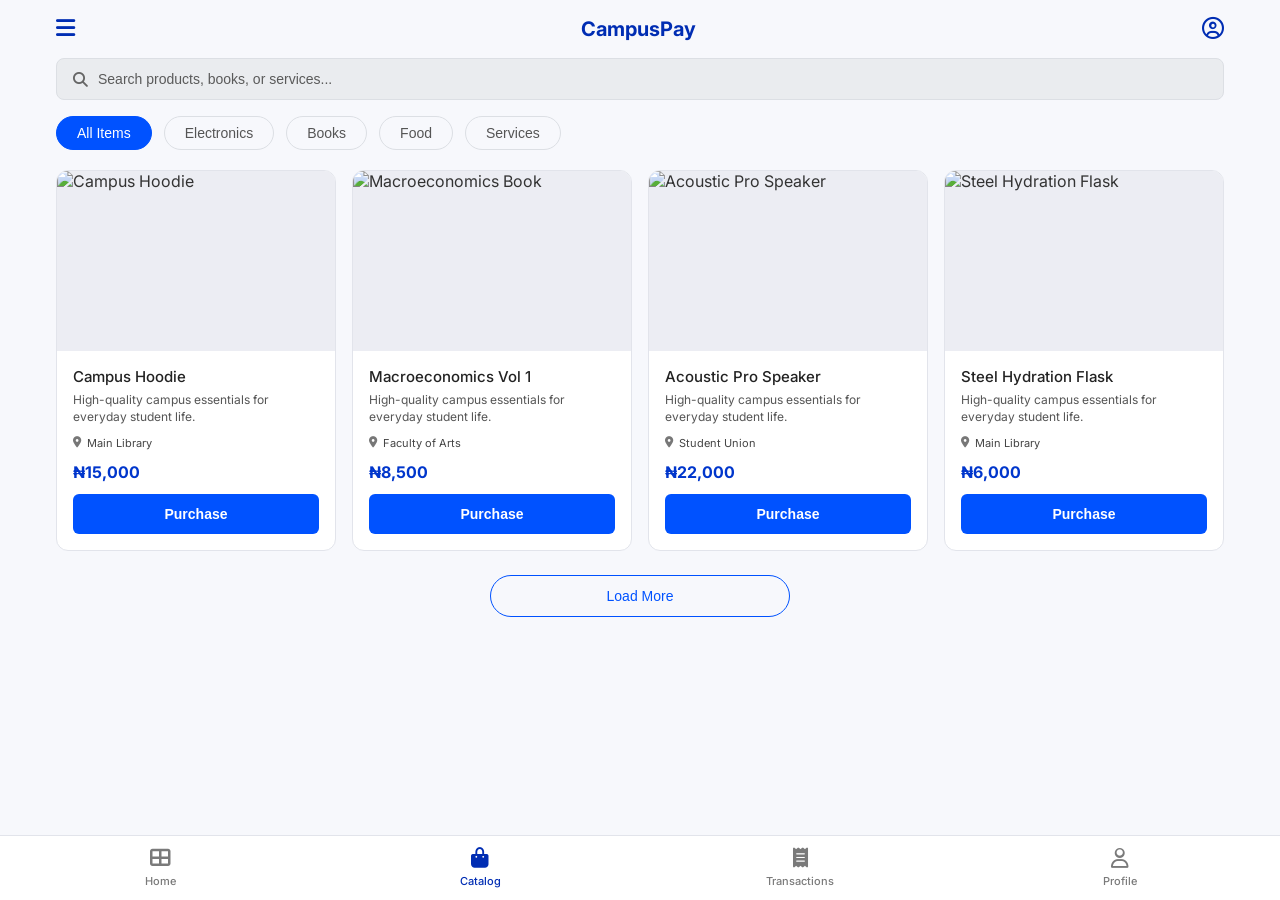
==== Frontend/catalogue.html @ a2fe8968 "firebase authentication" ====
<!DOCTYPE html>
<html lang="en">
<head>
    <meta charset="UTF-8">
    <meta name="viewport" content="width=device-width, initial-scale=1.0">
    <title>CampusPay - Catalog</title>
    <link href="https://fonts.googleapis.com/css2?family=Inter:wght@400;500;600;700&display=swap" rel="stylesheet">
    <link rel="stylesheet" href="https://cdnjs.cloudflare.com/ajax/libs/font-awesome/6.4.0/css/all.min.css">
    <link rel="stylesheet" href="styles/catalogue.css">
</head>
<body>

    <header class="app-header">
        <button class="icon-btn"><i class="fa-solid fa-bars"></i></button>
        <h1 class="logo">CampusPay</h1>
        <button class="icon-btn"><i class="fa-regular fa-circle-user"></i></button>
    </header>

    <div class="search-container">
        <div class="search-box">
            <i class="fa-solid fa-magnifying-glass"></i>
            <input type="text" placeholder="Search products, books, or services...">
        </div>
    </div>

    <nav class="category-filters">
        <button class="category-pill active">All Items</button>
        <button class="category-pill">Electronics</button>
        <button class="category-pill">Books</button>
        <button class="category-pill">Food</button>
        <button class="category-pill">Services</button>
    </nav>

    <main class="product-grid">
        
        <article class="product-card">
            <div class="card-image-container">
                <img src="https://images.unsplash.com/photo-1556821840-3a63f95609a7?auto=format&fit=crop&w=600&q=80" alt="Campus Hoodie">
            </div>
            <div class="card-content">
                <h2 class="product-title">Campus Hoodie</h2>
                <p class="product-desc">High-quality campus essentials for everyday student life.</p>
                <div class="product-location">
                    <i class="fa-solid fa-location-dot"></i> Main Library
                </div>
                <div class="product-price">₦15,000</div>
                <button class="btn-purchase">Purchase</button>
            </div>
        </article>

        <article class="product-card">
            <div class="card-image-container">
                <img src="https://images.unsplash.com/photo-1589829085413-56de8ae18c73?auto=format&fit=crop&w=600&q=80" alt="Macroeconomics Book">
            </div>
            <div class="card-content">
                <h2 class="product-title">Macroeconomics Vol 1</h2>
                <p class="product-desc">High-quality campus essentials for everyday student life.</p>
                <div class="product-location">
                    <i class="fa-solid fa-location-dot"></i> Faculty of Arts
                </div>
                <div class="product-price">₦8,500</div>
                <button class="btn-purchase">Purchase</button>
            </div>
        </article>

        <article class="product-card">
            <div class="card-image-container">
                <img src="https://images.unsplash.com/photo-1608043152269-423dbba4e7e1?auto=format&fit=crop&w=600&q=80" alt="Acoustic Pro Speaker">
            </div>
            <div class="card-content">
                <h2 class="product-title">Acoustic Pro Speaker</h2>
                <p class="product-desc">High-quality campus essentials for everyday student life.</p>
                <div class="product-location">
                    <i class="fa-solid fa-location-dot"></i> Student Union
                </div>
                <div class="product-price">₦22,000</div>
                <button class="btn-purchase">Purchase</button>
            </div>
        </article>

        <article class="product-card">
            <div class="card-image-container">
                <img src="https://images.unsplash.com/photo-1602143407151-7111542de6e8?auto=format&fit=crop&w=600&q=80" alt="Steel Hydration Flask">
            </div>
            <div class="card-content">
                <h2 class="product-title">Steel Hydration Flask</h2>
                <p class="product-desc">High-quality campus essentials for everyday student life.</p>
                <div class="product-location">
                    <i class="fa-solid fa-location-dot"></i> Main Library
                </div>
                <div class="product-price">₦6,000</div>
                <button class="btn-purchase">Purchase</button>
            </div>
        </article>

    </main>

    <div class="load-more-container">
        <button class="btn-load-more">Load More</button>
    </div>

    <nav class="bottom-nav">
        <a href="#" class="nav-item">
            <i class="fa-solid fa-table-cells-large"></i>
            <span>Home</span>
        </a>
        <a href="#" class="nav-item active">
            <i class="fa-solid fa-bag-shopping"></i>
            <span>Catalog</span>
        </a>
        <a href="#" class="nav-item">
            <i class="fa-solid fa-receipt"></i>
            <span>Transactions</span>
        </a>
        <a href="#" class="nav-item">
            <i class="fa-regular fa-user"></i>
            <span>Profile</span>
        </a>
    </nav>

</body>
</html>
---- Frontend/styles/catalogue.css ----
/* CSS Reset & Base Styles */
* {
    box-sizing: border-box;
    margin: 0;
    padding: 0;
}

body {
    font-family: 'Inter', sans-serif;
    background-color: #f7f8fc; /* Slight purple/blue tint matching design */
    color: #333;
    padding-bottom: 90px; /* Space for fixed bottom nav */
}

/*  Header */
.app-header {
    display: flex;
    justify-content: space-between;
    align-items: center;
    padding: 16px;
    background-color: #f7f8fc;
    max-width: 1200px;
    margin: 0 auto;
}

.app-header .logo {
    font-size: 20px;
    color: #002db3; /* Deep CampusPay blue */
    font-weight: 700;
}

.app-header .icon-btn {
    background: none;
    border: none;
    font-size: 22px;
    color: #002db3;
    cursor: pointer;
}

/* Search Bar */
.search-container {
    padding: 0 16px 16px;
    max-width: 1200px;
    margin: 0 auto;
}

.search-box {
    display: flex;
    align-items: center;
    background: #eaecef;
    border: 1px solid #dcdfe4;
    border-radius: 8px;
    padding: 12px 16px;
}

.search-box i {
    color: #666;
    margin-right: 10px;
    font-size: 15px;
}

.search-box input {
    border: none;
    outline: none;
    width: 100%;
    font-size: 14px;
    color: #333;
    background: transparent;
}

.search-box input::placeholder {
    color: #5a5a5a;
}

/* Category Filters (Scrollable) */
.category-filters {
    display: flex;
    gap: 12px;
    padding: 0 16px 20px;
    overflow-x: auto;
    white-space: nowrap;
    scrollbar-width: none; /* Hide scrollbar Firefox */
    max-width: 1200px;
    margin: 0 auto;
}

.category-filters::-webkit-scrollbar {
    display: none; /* Hide scrollbar Chrome/Safari */
}

.category-pill {
    padding: 8px 20px;
    border-radius: 20px;
    font-size: 14px;
    font-weight: 500;
    cursor: pointer;
    border: 1px solid #dcdfe4;
    background-color: transparent;
    color: #555;
    transition: all 0.2s ease;
}

.category-pill.active {
    background-color: #0052ff; /* Primary Blue */
    color: #fff;
    border-color: #0052ff;
}

/*  Product Grid */
.product-grid {
    display: grid;
    grid-template-columns: 1fr; /* 1 column on mobile */
    gap: 16px;
    padding: 0 16px 24px;
    max-width: 1200px;
    margin: 0 auto;
}

.product-card {
    background: #fff;
    border-radius: 12px;
    border: 1px solid #e2e4eb;
    overflow: hidden;
    display: flex;
    flex-direction: column;
}

.card-image-container {
    height: 180px;
    width: 100%;
    background-color: #ecedf3; /* Light background for images */
    display: flex;
    align-items: center;
    justify-content: center;
}

.card-image-container img {
    width: 100%;
    height: 100%;
    object-fit: cover; /* Cover ensures standard photo sizing */
}

.card-content {
    padding: 16px;
    display: flex;
    flex-direction: column;
    flex-grow: 1;
}

.product-title {
    font-size: 15px;
    font-weight: 500;
    color: #222;
    margin-bottom: 6px;
}

.product-desc {
    font-size: 12px;
    color: #555;
    line-height: 1.4;
    margin-bottom: 10px;
}

.product-location {
    font-size: 11px;
    color: #444;
    display: flex;
    align-items: center;
    gap: 6px;
    margin-bottom: 12px;
}

.product-location i {
    color: #777;
}

.product-price {
    font-size: 16px;
    font-weight: 700;
    color: #0036cc;
    margin-bottom: 12px;
    margin-top: auto; /* Pushes price/button to bottom if descriptions vary */
}

.btn-purchase {
    width: 100%;
    background-color: #0052ff;
    color: #fff;
    border: none;
    padding: 12px;
    border-radius: 6px;
    font-size: 14px;
    font-weight: 600;
    cursor: pointer;
    transition: background-color 0.2s ease;
}

.btn-purchase:hover {
    background-color: #0042cc;
}

/* Load More Button */
.load-more-container {
    display: flex;
    justify-content: center;
    padding: 0 16px 30px;
    max-width: 1200px;
    margin: 0 auto;
}

.btn-load-more {
    background-color: transparent;
    color: #0052ff;
    border: 1px solid #0052ff;
    padding: 12px 32px;
    border-radius: 24px;
    font-size: 14px;
    font-weight: 500;
    cursor: pointer;
    width: 100%;
    max-width: 300px;
    transition: all 0.2s ease;
}

.btn-load-more:hover {
    background-color: #f0f4ff;
}

/*  Bottom Navigation */
.bottom-nav {
    position: fixed;
    bottom: 0;
    left: 0;
    width: 100%;
    background: #fff;
    display: flex;
    justify-content: space-around;
    padding: 12px 0;
    border-top: 1px solid #e2e4eb;
    z-index: 100;
}

.nav-item {
    display: flex;
    flex-direction: column;
    align-items: center;
    text-decoration: none;
    color: #7a7a7a;
    font-size: 11px;
    font-weight: 500;
    gap: 6px;
    width: 25%;
}

.nav-item i {
    font-size: 20px;
}

.nav-item.active {
    color: #002db3;
}

/* Desktop Responsiveness (Media Queries) */
@media (min-width: 600px) {
    /* 2 columns for tablets */
    .product-grid {
        grid-template-columns: repeat(2, 1fr);
    }
}

@media (min-width: 900px) {
    /* 3 columns for small desktops */
    .product-grid {
        grid-template-columns: repeat(3, 1fr);
    }
}

@media (min-width: 1200px) {
    /* 4 columns for large displays */
    .product-grid {
        grid-template-columns: repeat(4, 1fr);
    }
    .load-more-container {
        padding-bottom: 60px;
    }
}
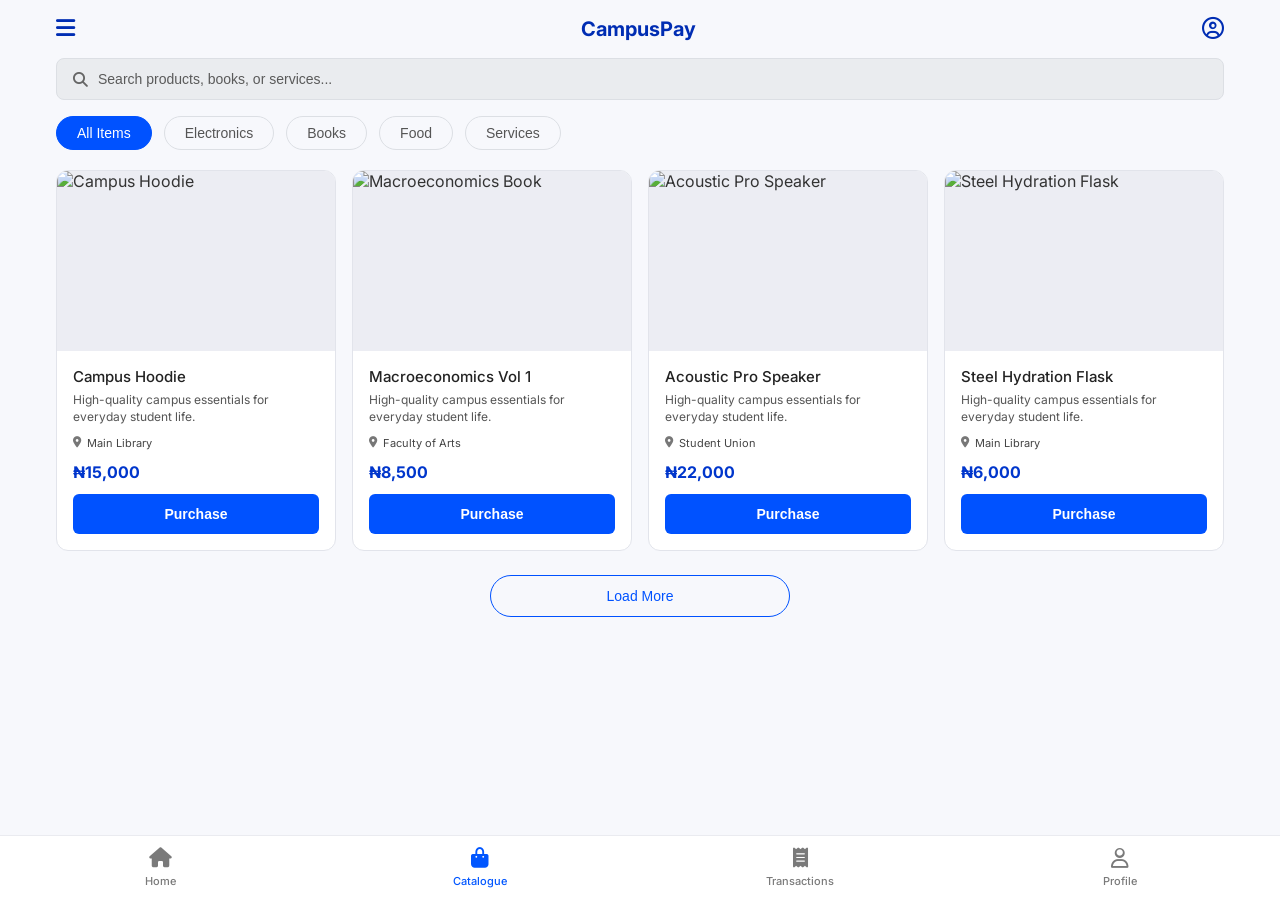
==== commit 662fb693: "nav bar setup" ====
--- a/Frontend/catalogue.html
+++ b/Frontend/catalogue.html
@@ -100,23 +100,24 @@
     </div>
 
     <nav class="bottom-nav">
-        <a href="#" class="nav-item">
-            <i class="fa-solid fa-table-cells-large"></i>
+        <a href="dashboard.html" class="nav-item">
+            <i class="fa-solid fa-house"></i>
             <span>Home</span>
         </a>
-        <a href="#" class="nav-item active">
+        <a href="vendor.html" class="nav-item active">
             <i class="fa-solid fa-bag-shopping"></i>
-            <span>Catalog</span>
+            <span>Catalogue</span>
         </a>
-        <a href="#" class="nav-item">
+        <a href="transactions.html" class="nav-item">
             <i class="fa-solid fa-receipt"></i>
             <span>Transactions</span>
         </a>
-        <a href="#" class="nav-item">
+        <a href="profile.html" class="nav-item">
             <i class="fa-regular fa-user"></i>
             <span>Profile</span>
         </a>
     </nav>
+  </div>
 
 </body>
 </html>
--- a/Frontend/styles/catalogue.css
+++ b/Frontend/styles/catalogue.css
@@ -236,7 +236,7 @@
     display: flex;
     justify-content: space-around;
     padding: 12px 0;
-    border-top: 1px solid #e2e4eb;
+    border-top: 1px solid #eaebf0;
     z-index: 100;
 }
 
@@ -257,7 +257,7 @@
 }
 
 .nav-item.active {
-    color: #002db3;
+    color: #0056ff;
 }
 
 /* Desktop Responsiveness (Media Queries) */
